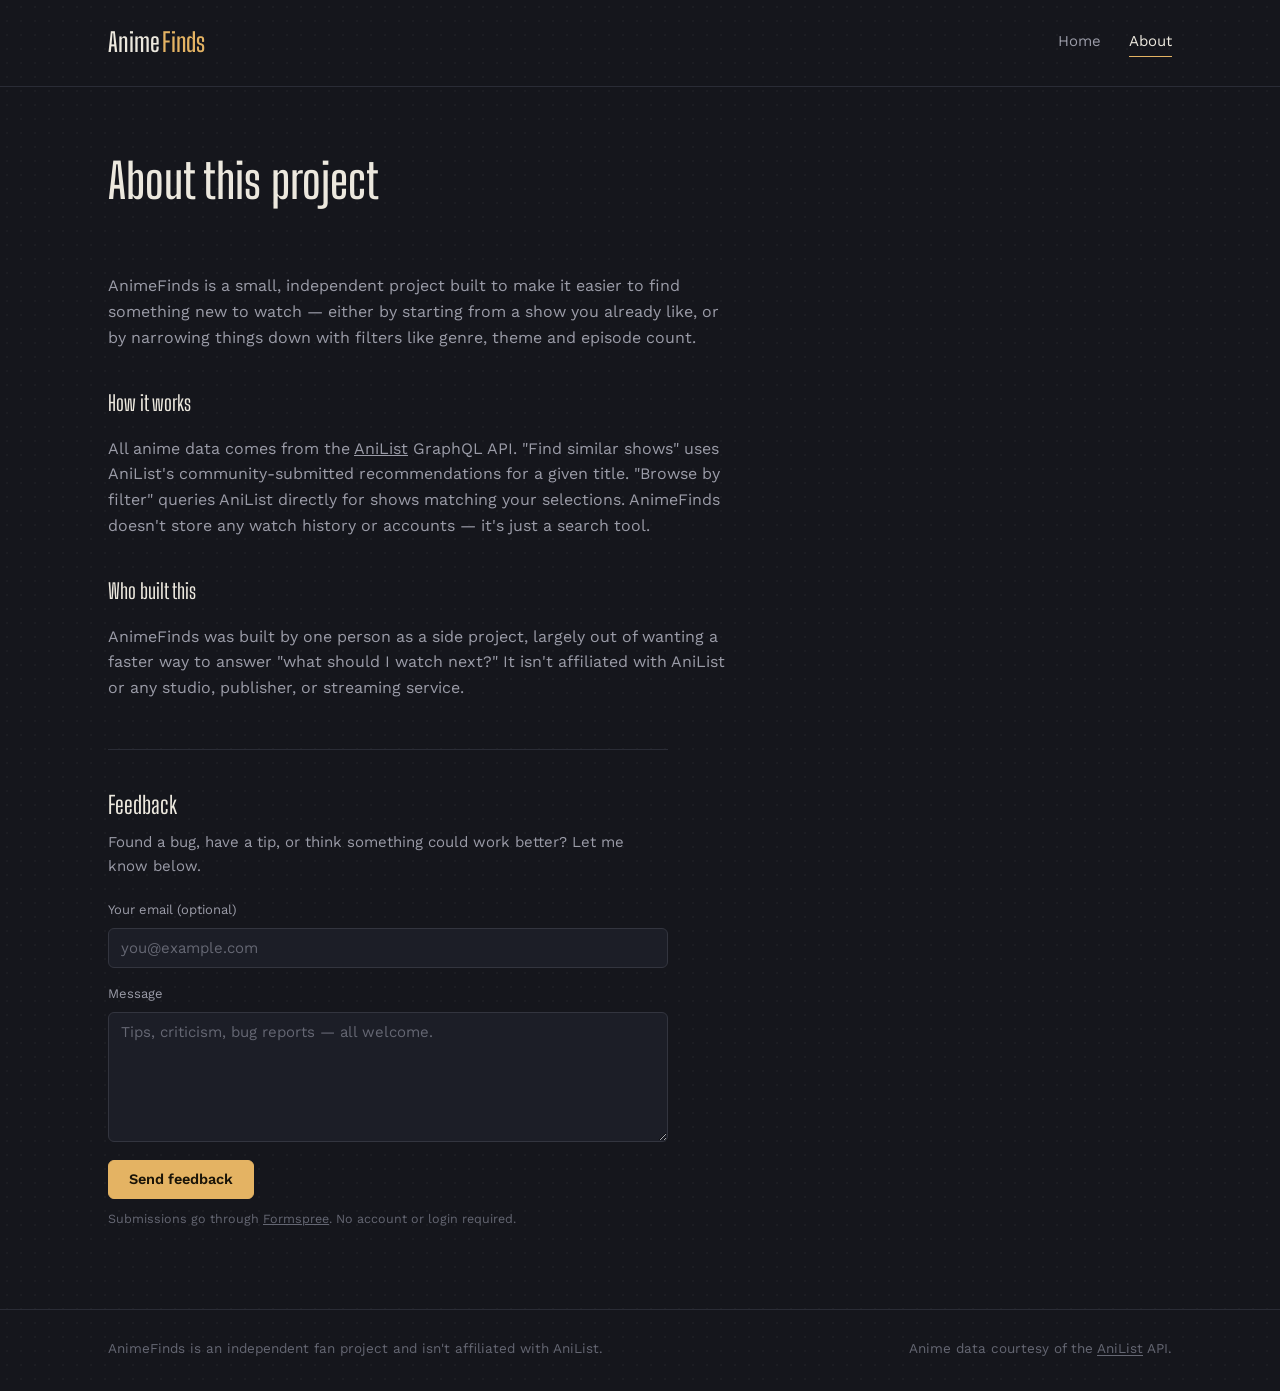
==== about.html @ c7d65527 "Replace reCAPTCHA with Cloudflare Turnstile widget" ====
<!doctype html>
<html lang="en">
<head>
  <meta charset="UTF-8" />
  <meta name="viewport" content="width=device-width, initial-scale=1" />
  <title>About — AnimeFinds</title>
  <meta name="description" content="What AnimeFinds is, how it works, and a place to leave feedback." />
  <link rel="preconnect" href="https://fonts.googleapis.com" />
  <link rel="preconnect" href="https://fonts.gstatic.com" crossorigin />
  <link
    href="https://fonts.googleapis.com/css2?family=Big+Shoulders+Display:wght@500;600;700&family=Work+Sans:wght@400;500;600&display=swap"
    rel="stylesheet"
  />
  <link rel="stylesheet" href="css/style.css" />
</head>
<body>
  <header class="site-header">
    <div class="shell">
      <a class="wordmark" href="index.html">Anime<span>Finds</span></a>
      <nav class="site-nav">
        <a href="index.html">Home</a>
        <a href="about.html" aria-current="page">About</a>
      </nav>
    </div>
  </header>

  <main class="shell">
    <div class="page-header">
      <h1>About this project</h1>
    </div>

    <div class="about-content">
      <p>
        AnimeFinds is a small, independent project built to make it easier to find something
        new to watch — either by starting from a show you already like, or by narrowing things
        down with filters like genre, theme and episode count.
      </p>

      <h2>How it works</h2>
      <p>
        All anime data comes from the <a href="https://anilist.co" target="_blank" rel="noopener noreferrer">AniList</a>
        GraphQL API. "Find similar shows" uses AniList's community-submitted recommendations for
        a given title. "Browse by filter" queries AniList directly for shows matching your
        selections. AnimeFinds doesn't store any watch history or accounts — it's just a search
        tool.
      </p>

      <h2>Who built this</h2>
      <p>
        AnimeFinds was built by one person as a side project, largely out of wanting a faster
        way to answer "what should I watch next?" It isn't affiliated with AniList or any
        studio, publisher, or streaming service.
      </p>
    </div>

    <section class="feedback-section">
      <h2>Feedback</h2>
      <p class="feedback-intro">
        Found a bug, have a tip, or think something could work better? Let me know below.
      </p>

      <form id="feedback-form">
        <div class="field-full">
          <label for="feedback-email">Your email (optional)</label>
          <input type="email" id="feedback-email" name="email" placeholder="you@example.com" />
        </div>

        <div class="field-full">
          <label for="feedback-message">Message</label>
          <textarea
            id="feedback-message"
            name="message"
            required
            placeholder="Tips, criticism, bug reports — all welcome."
          ></textarea>
        </div>

        <!--
          Cloudflare Turnstile widget.
          Replace REPLACE_WITH_YOUR_SITE_KEY with the site key from
          https://dash.cloudflare.com/?to=/:account/turnstile (see
          js/feedback.js for the matching Formspree setup step).
        -->
        <div class="cf-turnstile" data-sitekey="REPLACE_WITH_YOUR_SITE_KEY"></div>

        <button type="submit" class="btn" id="feedback-submit-btn">Send feedback</button>
        <p class="form-note">
          Submissions go through <a href="https://formspree.io" target="_blank" rel="noopener noreferrer">Formspree</a>.
          No account or login required.
        </p>
        <p class="form-status" id="form-status" role="status"></p>
      </form>
    </section>
  </main>

  <footer class="site-footer">
    <div class="shell">
      <p>AnimeFinds is an independent fan project and isn't affiliated with AniList.</p>
      <p>Anime data courtesy of the <a href="https://anilist.co" target="_blank" rel="noopener noreferrer">AniList</a> API.</p>
    </div>
  </footer>

  <script src="https://challenges.cloudflare.com/turnstile/v0/api.js" async defer></script>
  <script src="js/feedback.js"></script>
</body>
</html>
---- css/style.css ----
/* ==========================================================================
   AnimeFinds — design tokens
   ========================================================================== */

:root {
  /* Color */
  --color-bg: #15161c;
  --color-surface: #1c1e27;
  --color-surface-raised: #23252f;
  --color-border: #33353f;
  --color-border-soft: #2a2c36;
  --color-text: #ece8de;
  --color-text-muted: #9b9ca8;
  --color-text-faint: #656773;
  --color-accent: #e4b363;
  --color-accent-dim: #b9904a;
  --color-accent-tint: rgba(228, 179, 99, 0.12);
  --color-danger: #d17a6e;

  /* Type */
  --font-display: "Big Shoulders Display", sans-serif;
  --font-body: "Work Sans", sans-serif;

  /* Layout */
  --content-width: 1120px;
  --radius-sm: 3px;
  --radius-md: 6px;
  --focus-ring: 0 0 0 2px var(--color-bg), 0 0 0 4px var(--color-accent);
}

@media (prefers-reduced-motion: reduce) {
  * {
    animation-duration: 0.01ms !important;
    animation-iteration-count: 1 !important;
    transition-duration: 0.01ms !important;
  }
}

* {
  box-sizing: border-box;
}

html {
  color-scheme: dark;
}

body {
  margin: 0;
  background: var(--color-bg);
  color: var(--color-text);
  font-family: var(--font-body);
  font-size: 16px;
  line-height: 1.6;
  -webkit-font-smoothing: antialiased;
}

a {
  color: inherit;
}

button {
  font-family: inherit;
}

:focus-visible {
  outline: none;
  box-shadow: var(--focus-ring);
  border-radius: var(--radius-sm);
}

img {
  max-width: 100%;
  display: block;
}

/* ==========================================================================
   Background texture — faint screentone dot field, like halftone print
   ========================================================================== */

body {
  background-image: radial-gradient(
    circle,
    rgba(236, 232, 222, 0.035) 1px,
    transparent 1px
  );
  background-size: 14px 14px;
}

/* ==========================================================================
   Layout shell
   ========================================================================== */

.shell {
  max-width: var(--content-width);
  margin: 0 auto;
  padding: 0 28px;
}

header.site-header {
  border-bottom: 1px solid var(--color-border-soft);
}

.site-header .shell {
  display: flex;
  align-items: center;
  justify-content: space-between;
  padding-top: 22px;
  padding-bottom: 22px;
}

.wordmark {
  font-family: var(--font-display);
  font-size: 26px;
  font-weight: 600;
  letter-spacing: 0.01em;
  text-decoration: none;
  color: var(--color-text);
  display: flex;
  align-items: baseline;
  gap: 2px;
}

.wordmark span {
  color: var(--color-accent);
}

nav.site-nav {
  display: flex;
  gap: 28px;
}

nav.site-nav a {
  text-decoration: none;
  color: var(--color-text-muted);
  font-size: 15px;
  padding-bottom: 3px;
  border-bottom: 1px solid transparent;
  transition: color 0.15s ease, border-color 0.15s ease;
}

nav.site-nav a:hover {
  color: var(--color-text);
}

nav.site-nav a[aria-current="page"] {
  color: var(--color-text);
  border-bottom-color: var(--color-accent);
}

footer.site-footer {
  border-top: 1px solid var(--color-border-soft);
  margin-top: 80px;
}

.site-footer .shell {
  padding-top: 28px;
  padding-bottom: 32px;
  display: flex;
  flex-wrap: wrap;
  gap: 8px 20px;
  justify-content: space-between;
  align-items: center;
}

.site-footer p {
  margin: 0;
  color: var(--color-text-faint);
  font-size: 13.5px;
}

.site-footer a {
  color: var(--color-text-faint);
  text-decoration: underline;
  text-underline-offset: 2px;
}

.site-footer a:hover {
  color: var(--color-text-muted);
}

/* ==========================================================================
   Hero
   ========================================================================== */

.hero {
  padding: 64px 0 40px;
}

.hero h1 {
  font-family: var(--font-display);
  font-weight: 600;
  font-size: clamp(40px, 6vw, 64px);
  line-height: 0.98;
  letter-spacing: 0.005em;
  margin: 0 0 14px;
  max-width: 14ch;
}

.hero p.lede {
  color: var(--color-text-muted);
  font-size: 18px;
  max-width: 46ch;
  margin: 0;
}

/* ==========================================================================
   Search modes (tabs)
   ========================================================================== */

.mode-tabs {
  display: flex;
  gap: 4px;
  margin: 40px 0 0;
  border-bottom: 1px solid var(--color-border-soft);
}

.mode-tab {
  background: none;
  border: none;
  color: var(--color-text-muted);
  font-size: 15px;
  padding: 10px 4px;
  margin-right: 24px;
  cursor: pointer;
  border-bottom: 2px solid transparent;
  transform: translateY(1px);
}

.mode-tab:hover {
  color: var(--color-text);
}

.mode-tab[aria-selected="true"] {
  color: var(--color-text);
  border-bottom-color: var(--color-accent);
}

.mode-panel {
  padding: 28px 0 8px;
}

.mode-panel[hidden] {
  display: none;
}

/* ---- Similar-show search ---- */

.title-search {
  position: relative;
  max-width: 520px;
}

.title-search-row {
  display: flex;
  gap: 10px;
}

.title-search input[type="text"] {
  flex: 1;
}

.autocomplete-list {
  position: absolute;
  top: calc(100% + 6px);
  left: 0;
  right: 0;
  background: var(--color-surface-raised);
  border: 1px solid var(--color-border);
  border-radius: var(--radius-md);
  overflow: hidden;
  z-index: 20;
  max-height: 320px;
  overflow-y: auto;
  box-shadow: 0 12px 28px rgba(0, 0, 0, 0.35);
}

.autocomplete-list[hidden] {
  display: none;
}

.autocomplete-item {
  display: flex;
  align-items: center;
  gap: 12px;
  padding: 8px 12px;
  cursor: pointer;
  border-bottom: 1px solid var(--color-border-soft);
}

.autocomplete-item:last-child {
  border-bottom: none;
}

.autocomplete-item:hover,
.autocomplete-item.is-active {
  background: var(--color-accent-tint);
}

.autocomplete-item img {
  width: 32px;
  height: 44px;
  object-fit: cover;
  border-radius: 2px;
  flex-shrink: 0;
  background: var(--color-surface);
}

.autocomplete-item .ac-title {
  font-size: 14.5px;
  line-height: 1.3;
}

.autocomplete-item .ac-year {
  color: var(--color-text-faint);
  font-size: 12.5px;
}

.selected-title-chip {
  display: none;
  align-items: center;
  gap: 10px;
  margin-top: 14px;
  padding: 8px 12px;
  background: var(--color-surface);
  border: 1px solid var(--color-border);
  border-radius: var(--radius-md);
  max-width: 520px;
  font-size: 14px;
}

.selected-title-chip.is-visible {
  display: flex;
}

.selected-title-chip button {
  margin-left: auto;
  background: none;
  border: none;
  color: var(--color-text-faint);
  cursor: pointer;
  font-size: 13px;
  text-decoration: underline;
}

/* ---- Filter search ---- */

.filter-grid {
  display: grid;
  grid-template-columns: repeat(auto-fit, minmax(210px, 1fr));
  gap: 22px 24px;
}

.field-group label.field-label {
  display: block;
  font-size: 13px;
  color: var(--color-text-muted);
  margin-bottom: 7px;
}

.chip-set {
  display: flex;
  flex-wrap: wrap;
  gap: 6px;
}

.chip-toggle {
  background: var(--color-surface);
  border: 1px solid var(--color-border);
  color: var(--color-text-muted);
  font-size: 13px;
  padding: 5px 11px;
  border-radius: 999px;
  cursor: pointer;
  transition: border-color 0.15s ease, color 0.15s ease, background 0.15s ease;
}

.chip-toggle:hover {
  border-color: var(--color-accent-dim);
  color: var(--color-text);
}

.chip-toggle[aria-pressed="true"] {
  background: var(--color-accent-tint);
  border-color: var(--color-accent);
  color: var(--color-text);
}

.range-row {
  display: flex;
  align-items: center;
  gap: 8px;
}

.range-row input {
  width: 100%;
}

.range-row span {
  color: var(--color-text-faint);
  font-size: 13px;
}

.filter-actions {
  margin-top: 26px;
  display: flex;
  align-items: center;
  gap: 14px;
}

/* ==========================================================================
   Form controls
   ========================================================================== */

input[type="text"],
input[type="number"],
select,
textarea {
  background: var(--color-surface);
  border: 1px solid var(--color-border);
  color: var(--color-text);
  border-radius: var(--radius-md);
  padding: 10px 12px;
  font-size: 15px;
  font-family: var(--font-body);
}

input[type="text"]:focus,
input[type="number"]:focus,
select:focus,
textarea:focus {
  border-color: var(--color-accent-dim);
}

::placeholder {
  color: var(--color-text-faint);
}

.btn {
  display: inline-flex;
  align-items: center;
  justify-content: center;
  gap: 8px;
  background: var(--color-accent);
  color: #1a1408;
  border: 1px solid var(--color-accent);
  font-size: 14.5px;
  font-weight: 600;
  padding: 10px 20px;
  border-radius: var(--radius-md);
  cursor: pointer;
  transition: background 0.15s ease, transform 0.05s ease;
}

.btn:hover {
  background: #edc07f;
}

.btn:active {
  transform: translateY(1px);
}

.btn:disabled {
  opacity: 0.45;
  cursor: not-allowed;
}

.btn-ghost {
  background: transparent;
  color: var(--color-text-muted);
  border-color: var(--color-border);
}

.btn-ghost:hover {
  background: var(--color-surface);
  color: var(--color-text);
}

/* ==========================================================================
   Results grid
   ========================================================================== */

.results-section {
  margin-top: 52px;
}

.results-heading {
  display: flex;
  align-items: baseline;
  justify-content: space-between;
  margin-bottom: 18px;
  gap: 12px;
  flex-wrap: wrap;
}

.results-heading h2 {
  font-family: var(--font-display);
  font-weight: 500;
  font-size: 24px;
  margin: 0;
}

.results-count {
  color: var(--color-text-faint);
  font-size: 13.5px;
}

.results-grid {
  display: grid;
  grid-template-columns: repeat(auto-fill, minmax(170px, 1fr));
  gap: 20px;
}

.result-card {
  background: var(--color-surface);
  border: 1px solid var(--color-border-soft);
  border-radius: var(--radius-md);
  overflow: hidden;
  text-decoration: none;
  color: inherit;
  display: flex;
  flex-direction: column;
}

.result-card .cover {
  aspect-ratio: 2 / 3;
  width: 100%;
  object-fit: cover;
  background: var(--color-surface-raised);
}

.result-card .card-body {
  padding: 12px 12px 14px;
  flex: 1;
  display: flex;
  flex-direction: column;
}

.result-card .card-title {
  font-size: 14.5px;
  line-height: 1.35;
  margin: 0 0 6px;
}

.result-card .card-meta {
  margin-top: auto;
  display: flex;
  align-items: center;
  justify-content: space-between;
  font-size: 12.5px;
  color: var(--color-text-faint);
}

.result-card .score {
  color: var(--color-accent);
  font-weight: 600;
}

.result-card .card-genres {
  font-size: 12px;
  color: var(--color-text-muted);
  margin: 0 0 8px;
  line-height: 1.4;
}

/* ==========================================================================
   State messages
   ========================================================================== */

.state-message {
  padding: 40px 0;
  color: var(--color-text-muted);
  font-size: 15px;
  max-width: 46ch;
}

.state-message.is-error {
  color: var(--color-danger);
}

.spinner {
  display: inline-block;
  width: 16px;
  height: 16px;
  border: 2px solid var(--color-border);
  border-top-color: var(--color-accent);
  border-radius: 50%;
  animation: spin 0.7s linear infinite;
  vertical-align: -3px;
  margin-right: 8px;
}

@keyframes spin {
  to {
    transform: rotate(360deg);
  }
}

/* ==========================================================================
   About page
   ========================================================================== */

.page-header {
  padding: 56px 0 8px;
}

.page-header h1 {
  font-family: var(--font-display);
  font-weight: 600;
  font-size: clamp(34px, 5vw, 48px);
  margin: 0 0 10px;
}

.about-content {
  max-width: 62ch;
  padding: 20px 0 12px;
}

.about-content p {
  color: var(--color-text-muted);
  font-size: 16px;
}

.about-content h2 {
  font-family: var(--font-display);
  font-weight: 500;
  font-size: 21px;
  margin: 36px 0 10px;
  color: var(--color-text);
}

.feedback-section {
  margin-top: 20px;
  padding-top: 36px;
  border-top: 1px solid var(--color-border-soft);
  max-width: 560px;
}

.feedback-section h2 {
  font-family: var(--font-display);
  font-weight: 500;
  font-size: 24px;
  margin: 0 0 6px;
}

.feedback-section p.feedback-intro {
  color: var(--color-text-muted);
  font-size: 15px;
  margin: 0 0 22px;
}

.field-full {
  display: flex;
  flex-direction: column;
  margin-bottom: 16px;
}

.field-full label {
  font-size: 13px;
  color: var(--color-text-muted);
  margin-bottom: 7px;
}

.field-full textarea {
  resize: vertical;
  min-height: 130px;
}

.field-full input[type="email"] {
  background: var(--color-surface);
  border: 1px solid var(--color-border);
  color: var(--color-text);
  border-radius: var(--radius-md);
  padding: 10px 12px;
  font-size: 15px;
  font-family: var(--font-body);
}

.cf-turnstile {
  margin: 4px 0 18px;
}

.form-note {
  font-size: 12.5px;
  color: var(--color-text-faint);
  margin-top: 10px;
}

.form-status {
  margin-top: 14px;
  font-size: 14px;
}

.form-status.success {
  color: #8fbf8a;
}

.form-status.error {
  color: var(--color-danger);
}

/* ==========================================================================
   Responsive
   ========================================================================== */

@media (max-width: 640px) {
  .shell {
    padding: 0 18px;
  }

  .site-header .shell {
    flex-direction: column;
    align-items: flex-start;
    gap: 12px;
  }

  .hero {
    padding: 40px 0 28px;
  }

  .title-search-row {
    flex-direction: column;
    align-items: stretch;
  }

  .results-grid {
    grid-template-columns: repeat(auto-fill, minmax(130px, 1fr));
    gap: 14px;
  }
}
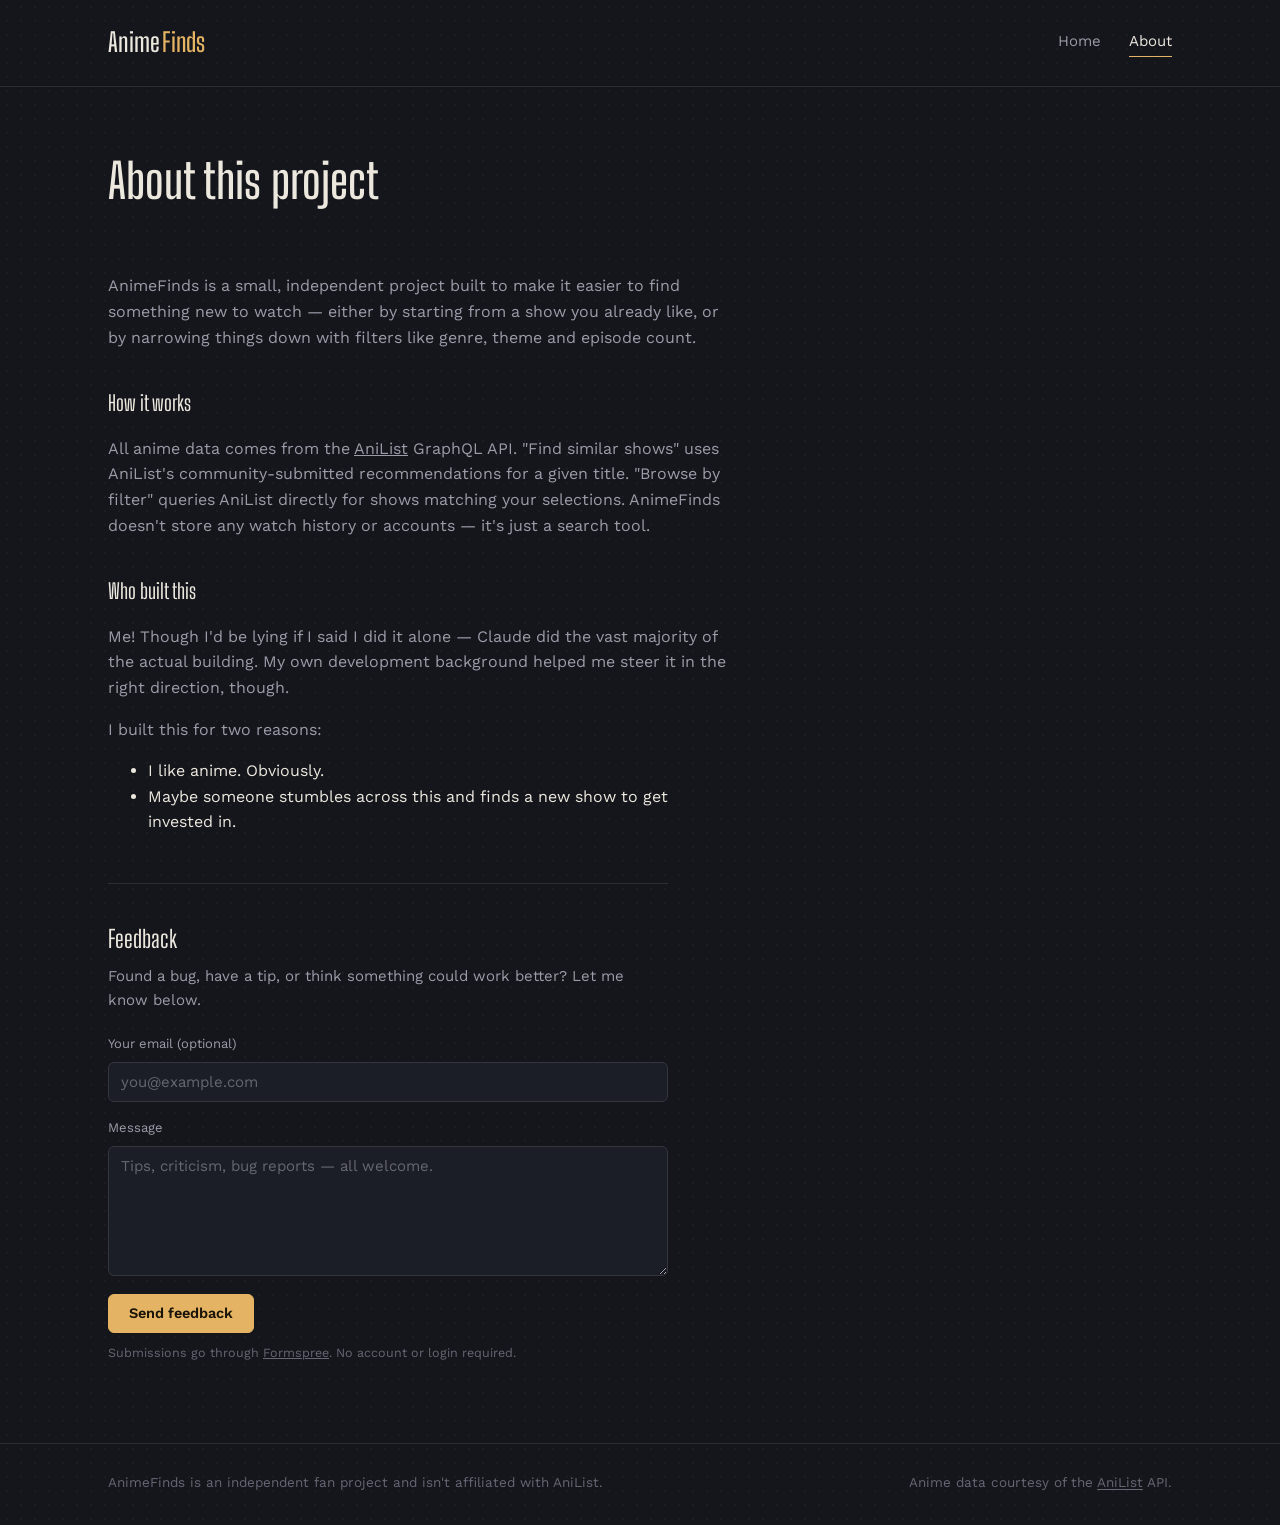
==== commit 7be66478: "Revise 'Who built this' section in about.html Updated the 'Who built this' section to include contri" ====
--- a/about.html
+++ b/about.html
@@ -46,11 +46,16 @@
       </p>
 
       <h2>Who built this</h2>
-      <p>
-        AnimeFinds was built by one person as a side project, largely out of wanting a faster
-        way to answer "what should I watch next?" It isn't affiliated with AniList or any
-        studio, publisher, or streaming service.
-      </p>
+        <p>
+          Me! Though I'd be lying if I said I did it alone — Claude did the vast
+          majority of the actual building. My own development background helped
+          me steer it in the right direction, though.
+        </p>
+        <p>I built this for two reasons:</p>
+        <ul>
+          <li>I like anime. Obviously.</li>
+          <li>Maybe someone stumbles across this and finds a new show to get invested in.</li>
+        </ul>
     </div>
 
     <section class="feedback-section">
@@ -81,7 +86,7 @@
           https://dash.cloudflare.com/?to=/:account/turnstile (see
           js/feedback.js for the matching Formspree setup step).
         -->
-        <div class="cf-turnstile" data-sitekey="REPLACE_WITH_YOUR_SITE_KEY"></div>
+        <div class="cf-turnstile" data-sitekey="0x4AAAAAAEmPmE4bW4p-4tio"></div>
 
         <button type="submit" class="btn" id="feedback-submit-btn">Send feedback</button>
         <p class="form-note">
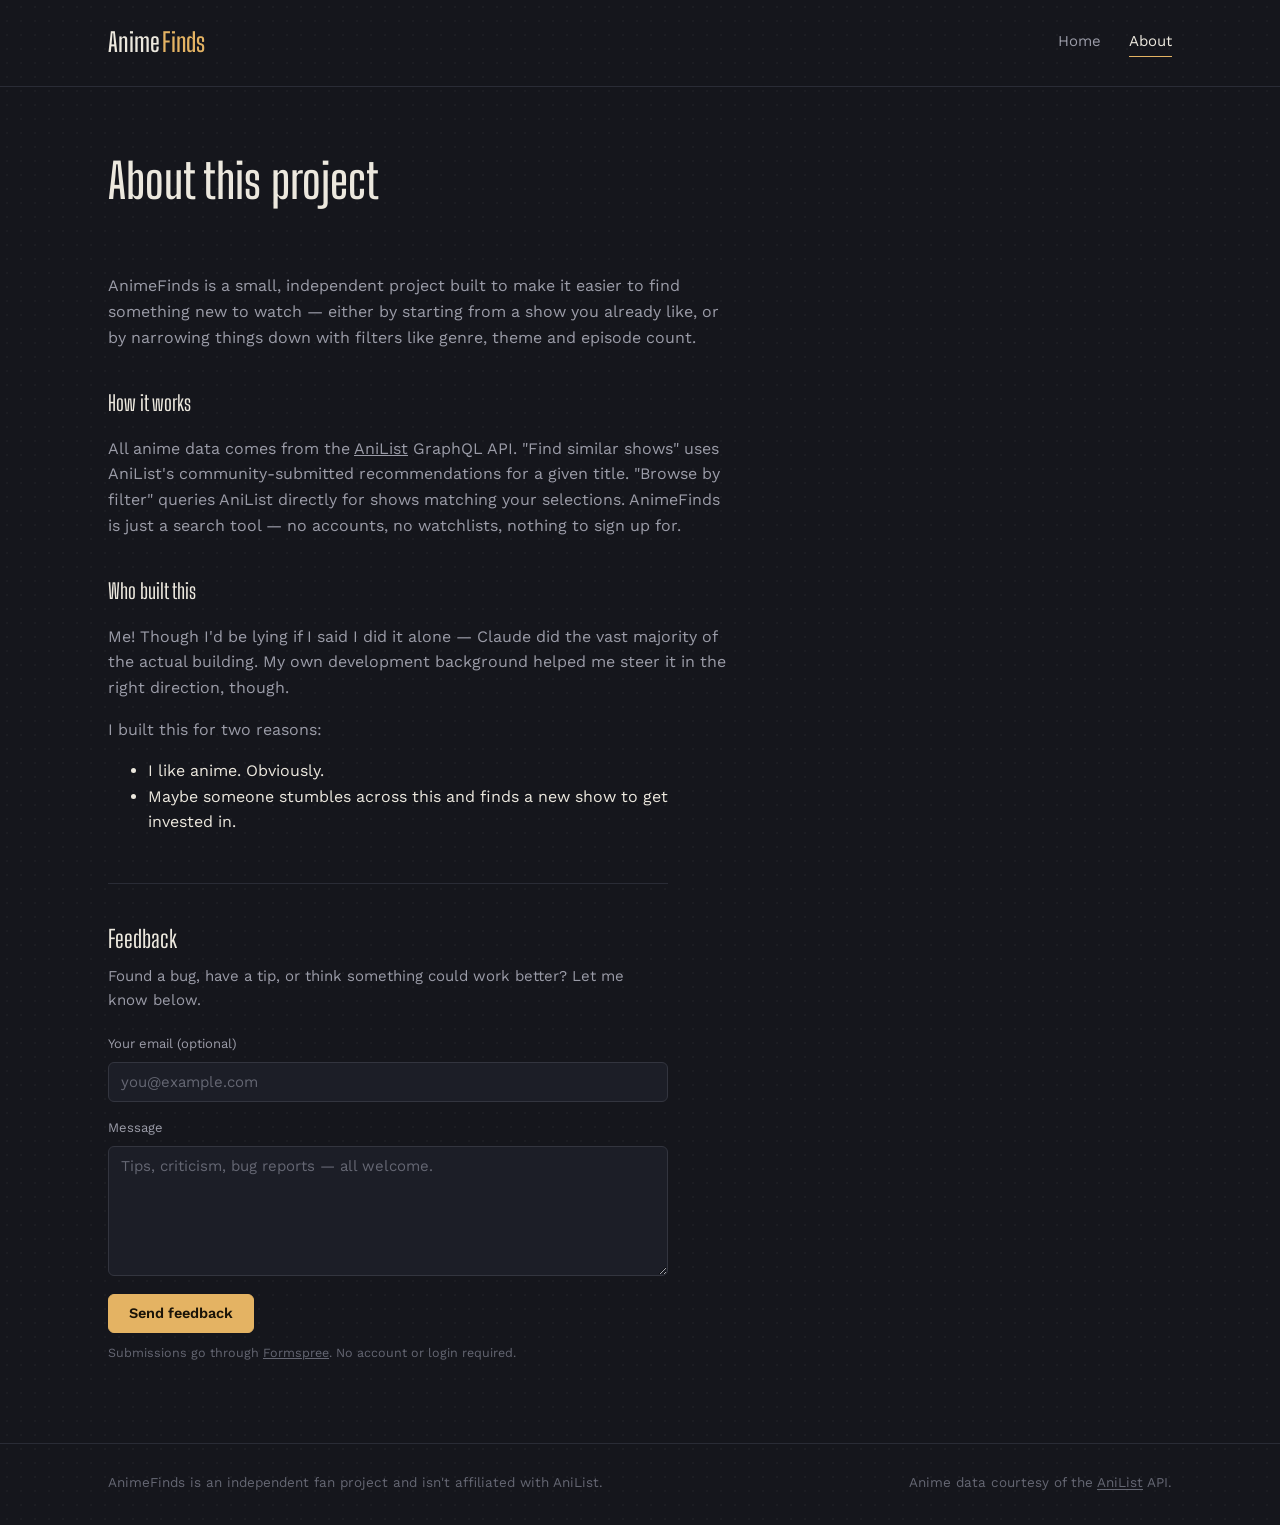
==== commit cb4334ad: "Clarify AnimeFinds search tool description Rephrase description of AnimeFinds functionality for clar" ====
--- a/about.html
+++ b/about.html
@@ -41,8 +41,7 @@
         All anime data comes from the <a href="https://anilist.co" target="_blank" rel="noopener noreferrer">AniList</a>
         GraphQL API. "Find similar shows" uses AniList's community-submitted recommendations for
         a given title. "Browse by filter" queries AniList directly for shows matching your
-        selections. AnimeFinds doesn't store any watch history or accounts — it's just a search
-        tool.
+        selections. AnimeFinds is just a search tool — no accounts, no watchlists, nothing to sign up for.
       </p>
 
       <h2>Who built this</h2>
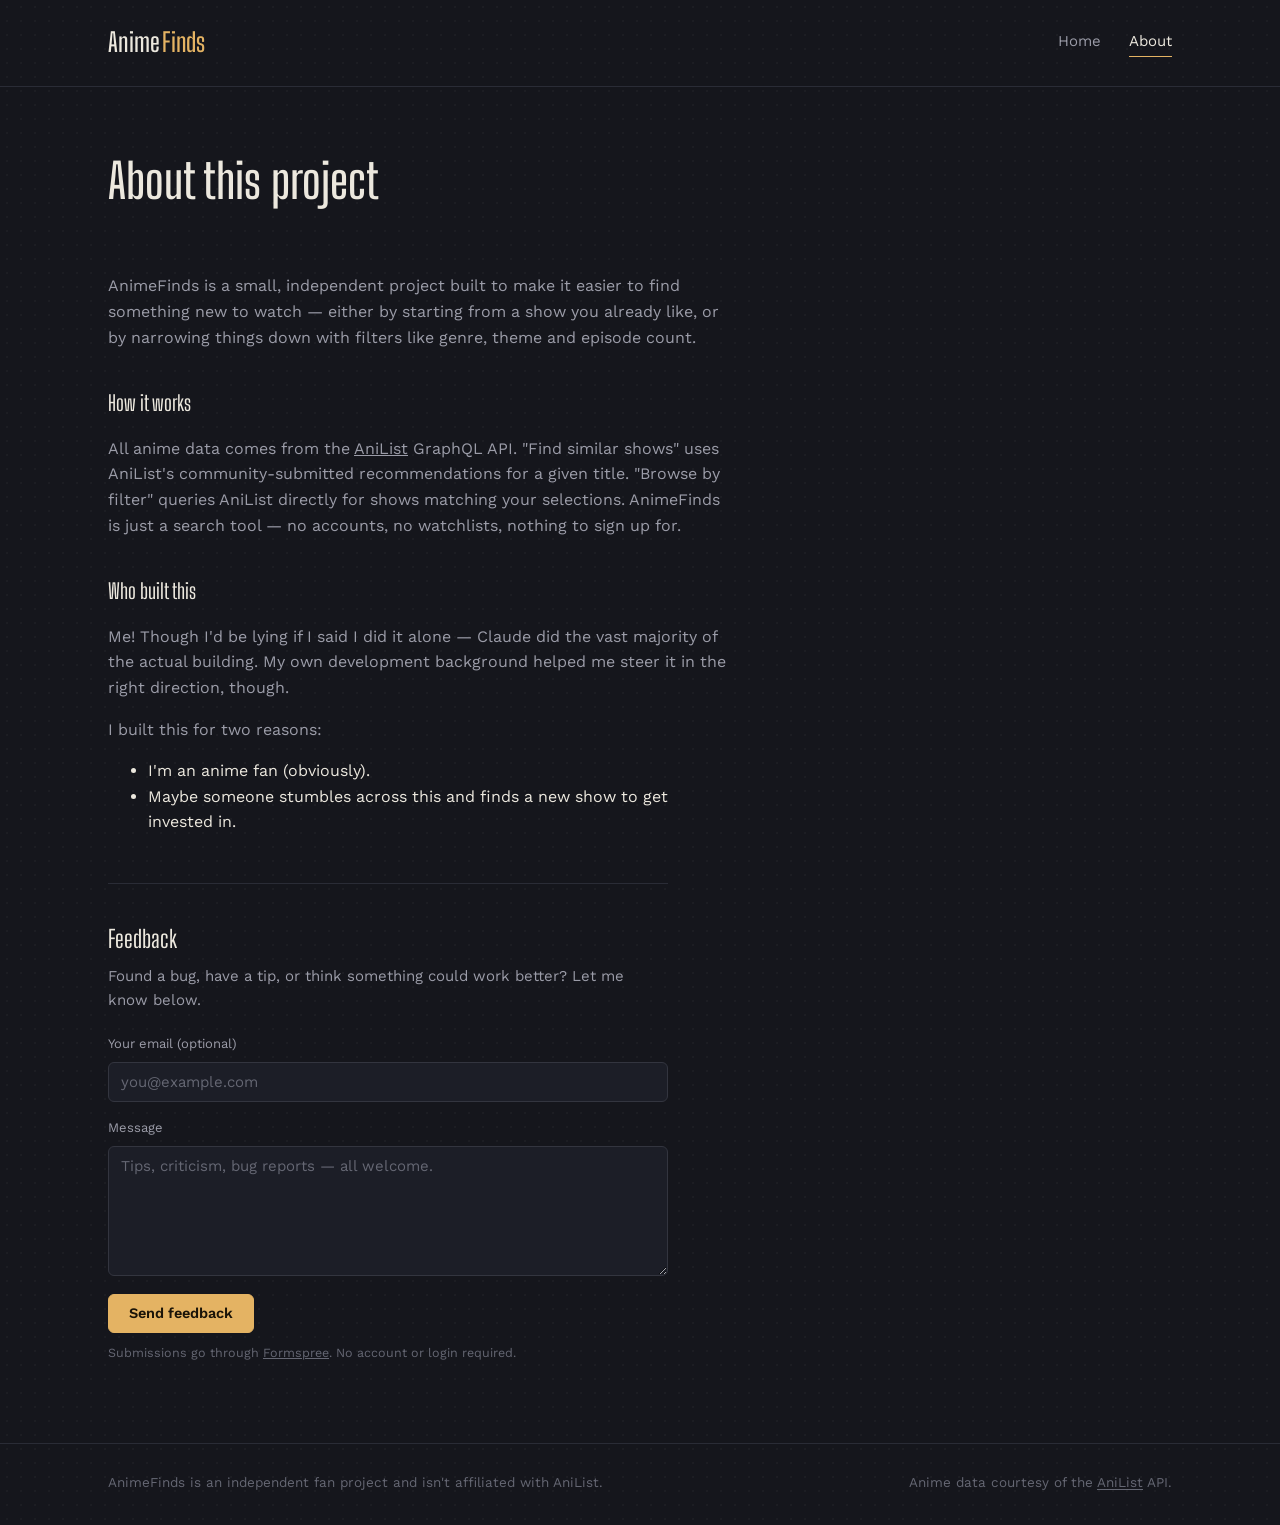
==== commit a2c08a4b: "Update anime fan description in about.html" ====
--- a/about.html
+++ b/about.html
@@ -52,7 +52,7 @@
         </p>
         <p>I built this for two reasons:</p>
         <ul>
-          <li>I like anime. Obviously.</li>
+          <li>I'm an anime fan (obviously).</li>
           <li>Maybe someone stumbles across this and finds a new show to get invested in.</li>
         </ul>
     </div>
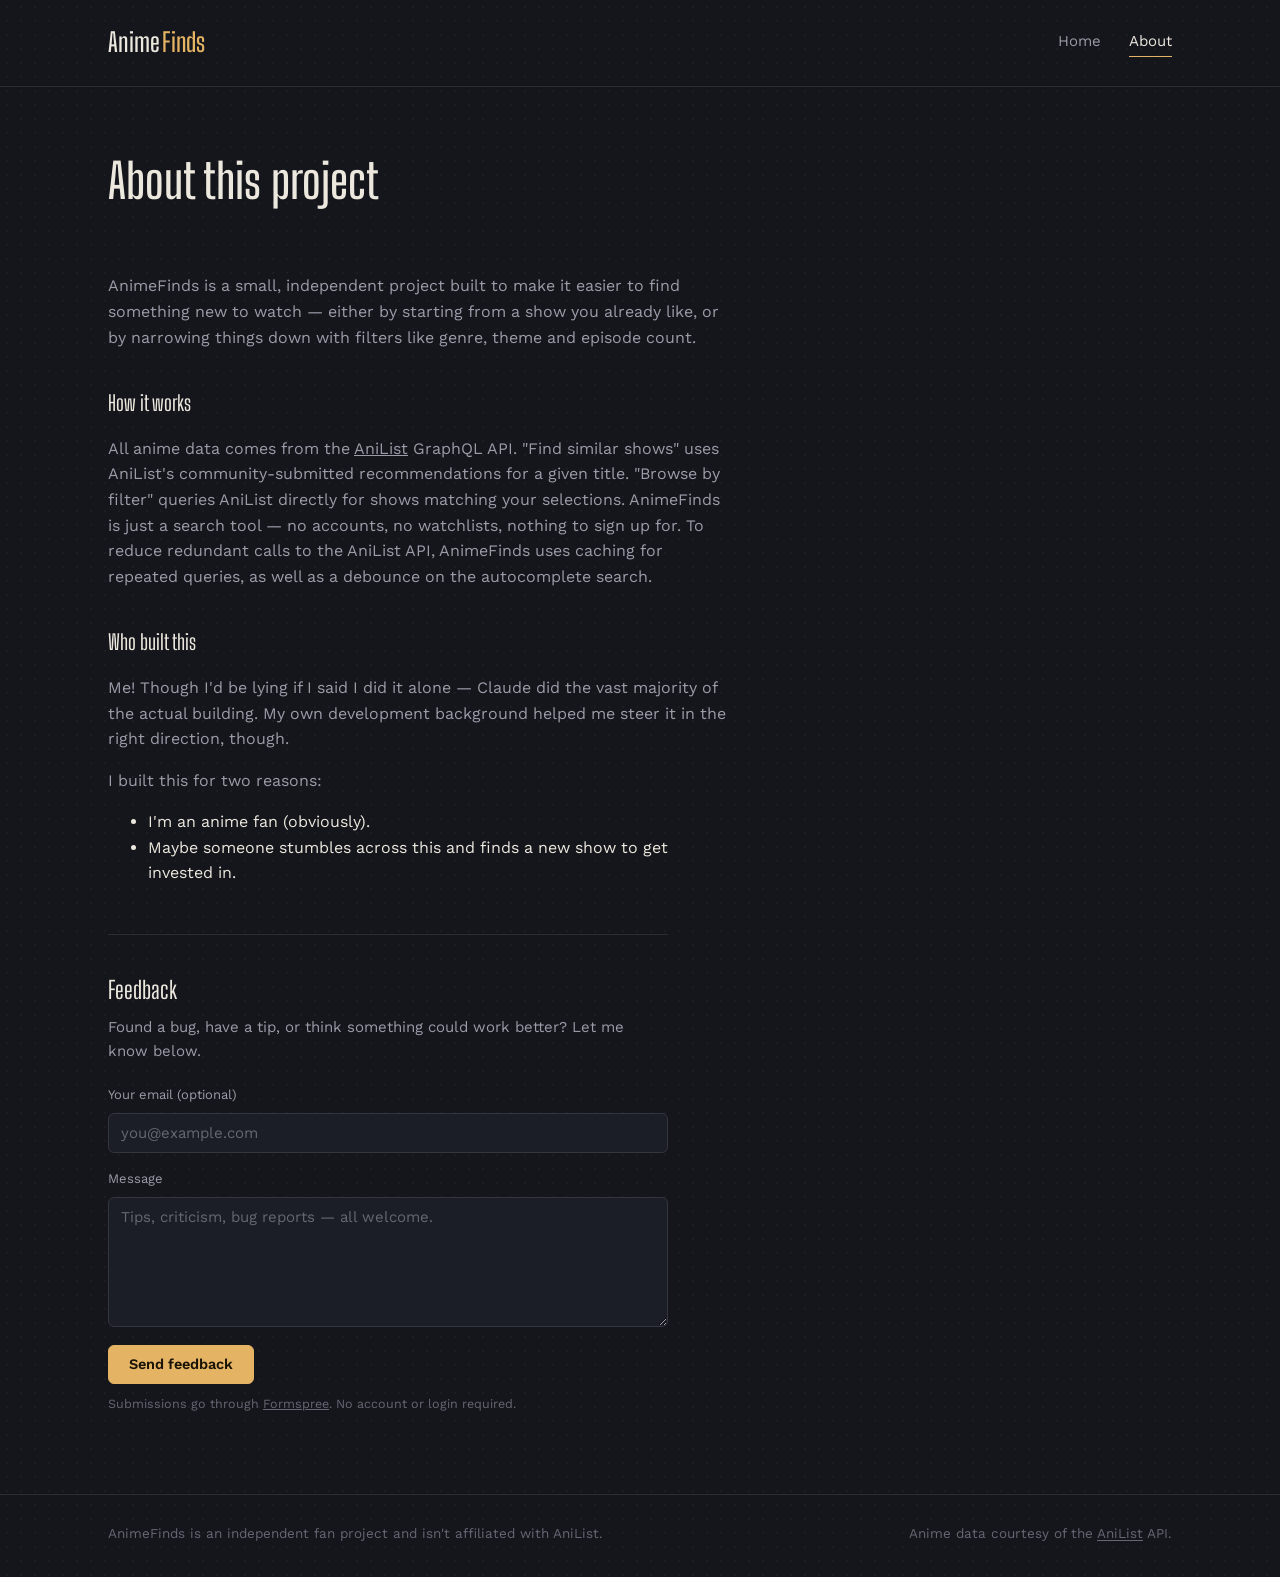
==== commit 26fbe651: "Enhance about.html with caching details Added information about caching and debounce in search." ====
--- a/about.html
+++ b/about.html
@@ -42,6 +42,8 @@
         GraphQL API. "Find similar shows" uses AniList's community-submitted recommendations for
         a given title. "Browse by filter" queries AniList directly for shows matching your
         selections. AnimeFinds is just a search tool — no accounts, no watchlists, nothing to sign up for.
+
+        To reduce redundant calls to the AniList API, AnimeFinds uses caching for repeated queries, as well as a debounce on the autocomplete search.
       </p>
 
       <h2>Who built this</h2>
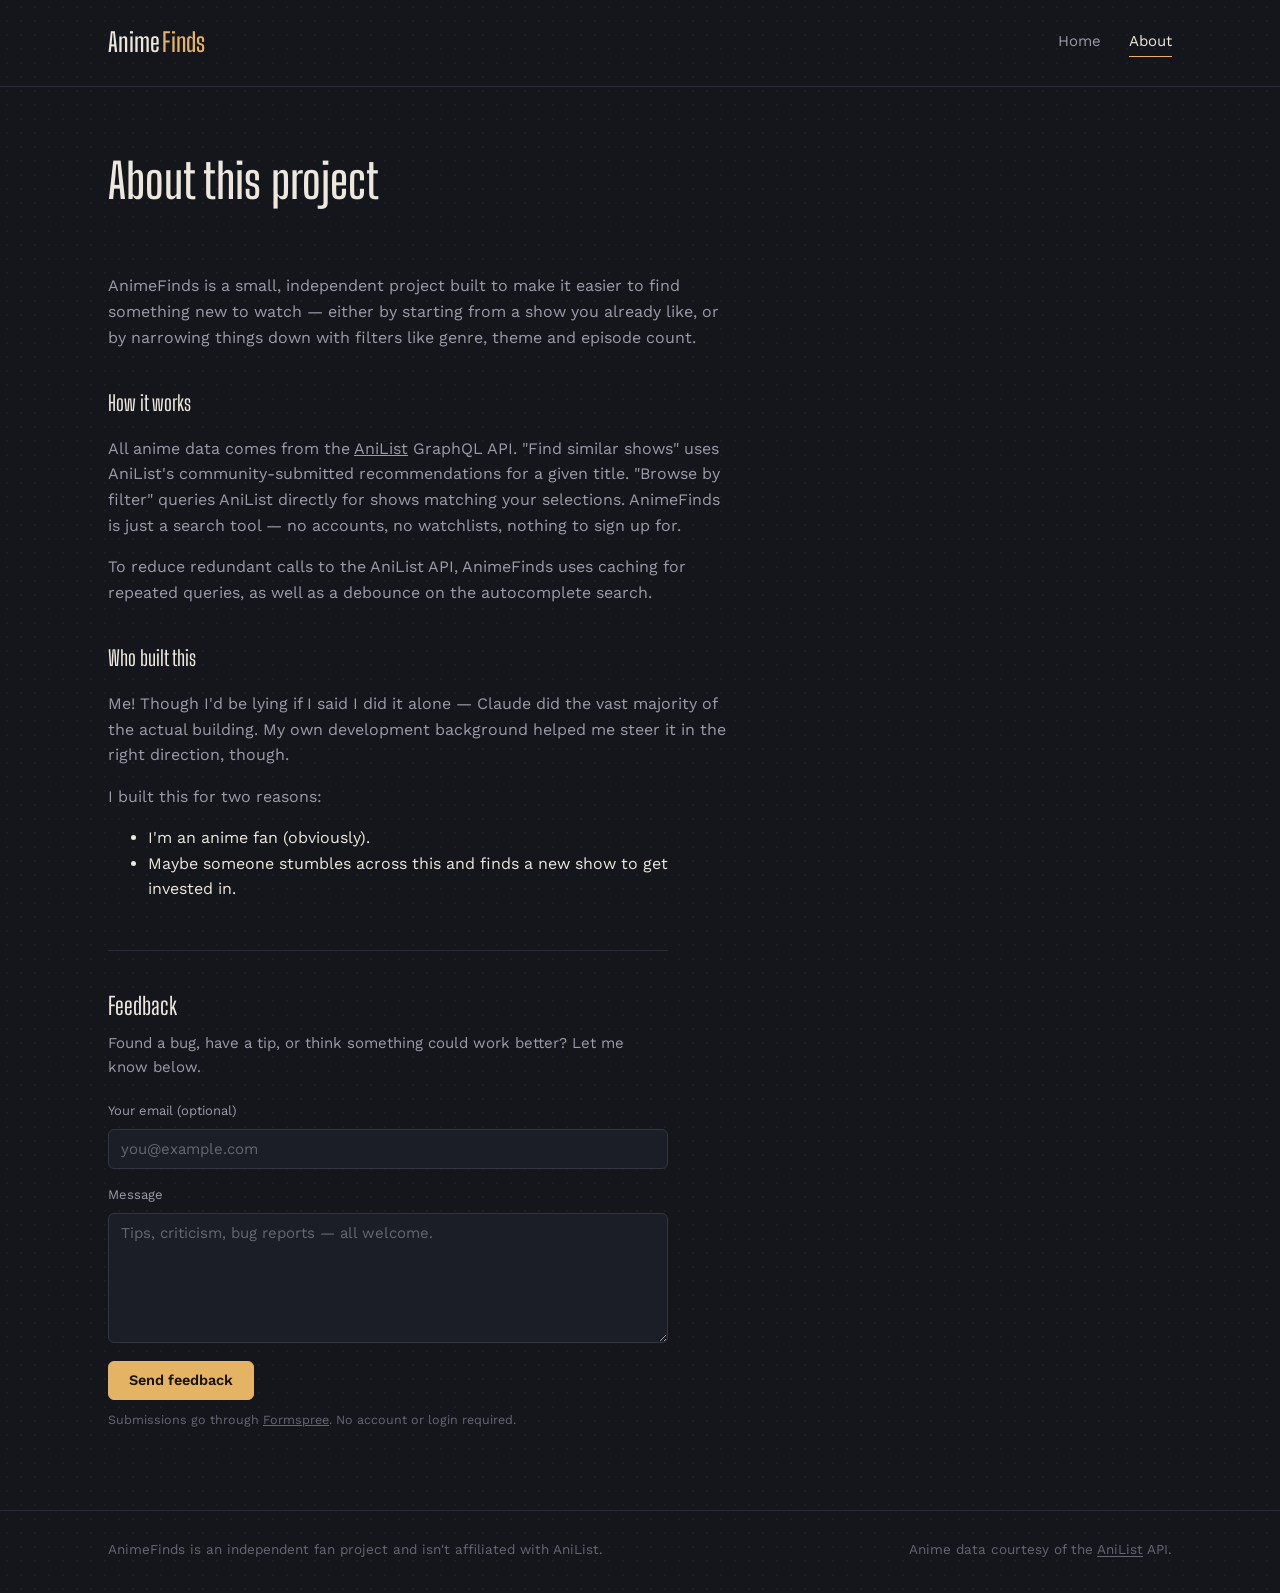
==== commit 7f68901a: "Fix HTML structure by adding missing paragraph tag" ====
--- a/about.html
+++ b/about.html
@@ -42,7 +42,8 @@
         GraphQL API. "Find similar shows" uses AniList's community-submitted recommendations for
         a given title. "Browse by filter" queries AniList directly for shows matching your
         selections. AnimeFinds is just a search tool — no accounts, no watchlists, nothing to sign up for.
-
+      </p>
+      <p>
         To reduce redundant calls to the AniList API, AnimeFinds uses caching for repeated queries, as well as a debounce on the autocomplete search.
       </p>
 
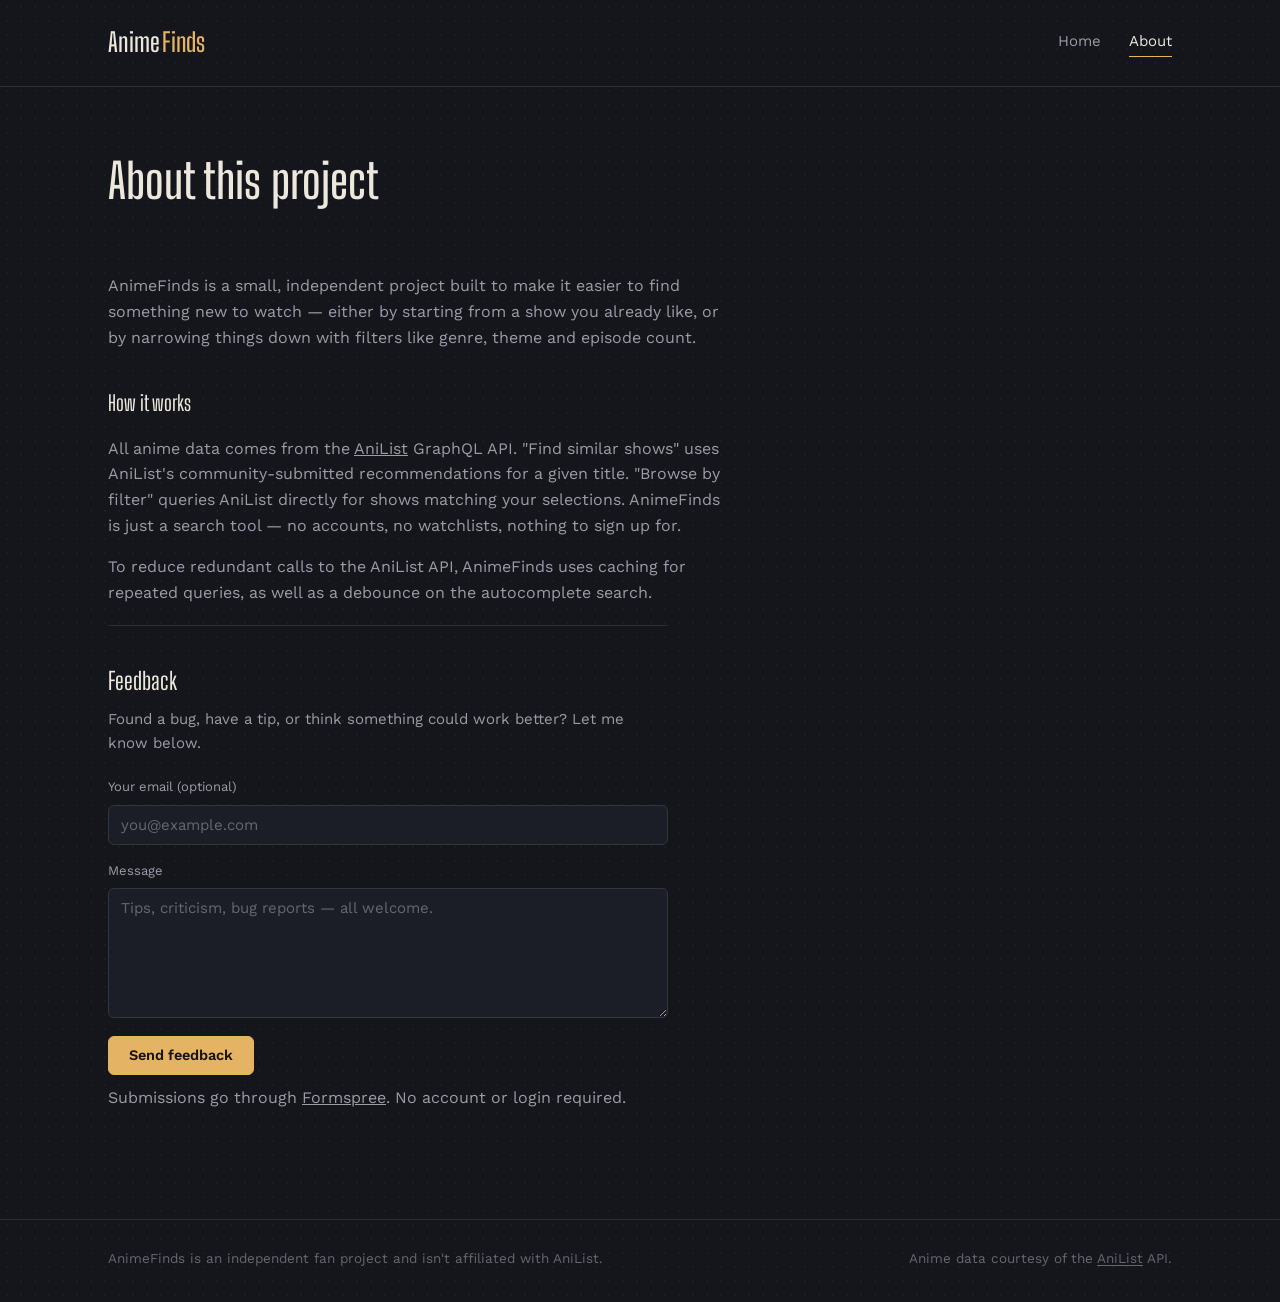
==== commit de685877: "Remove 'Who built this' section from about.html Removed the 'Who built this' section from the about " ====
--- a/about.html
+++ b/about.html
@@ -46,19 +46,6 @@
       <p>
         To reduce redundant calls to the AniList API, AnimeFinds uses caching for repeated queries, as well as a debounce on the autocomplete search.
       </p>
-
-      <h2>Who built this</h2>
-        <p>
-          Me! Though I'd be lying if I said I did it alone — Claude did the vast
-          majority of the actual building. My own development background helped
-          me steer it in the right direction, though.
-        </p>
-        <p>I built this for two reasons:</p>
-        <ul>
-          <li>I'm an anime fan (obviously).</li>
-          <li>Maybe someone stumbles across this and finds a new show to get invested in.</li>
-        </ul>
-    </div>
 
     <section class="feedback-section">
       <h2>Feedback</h2>
